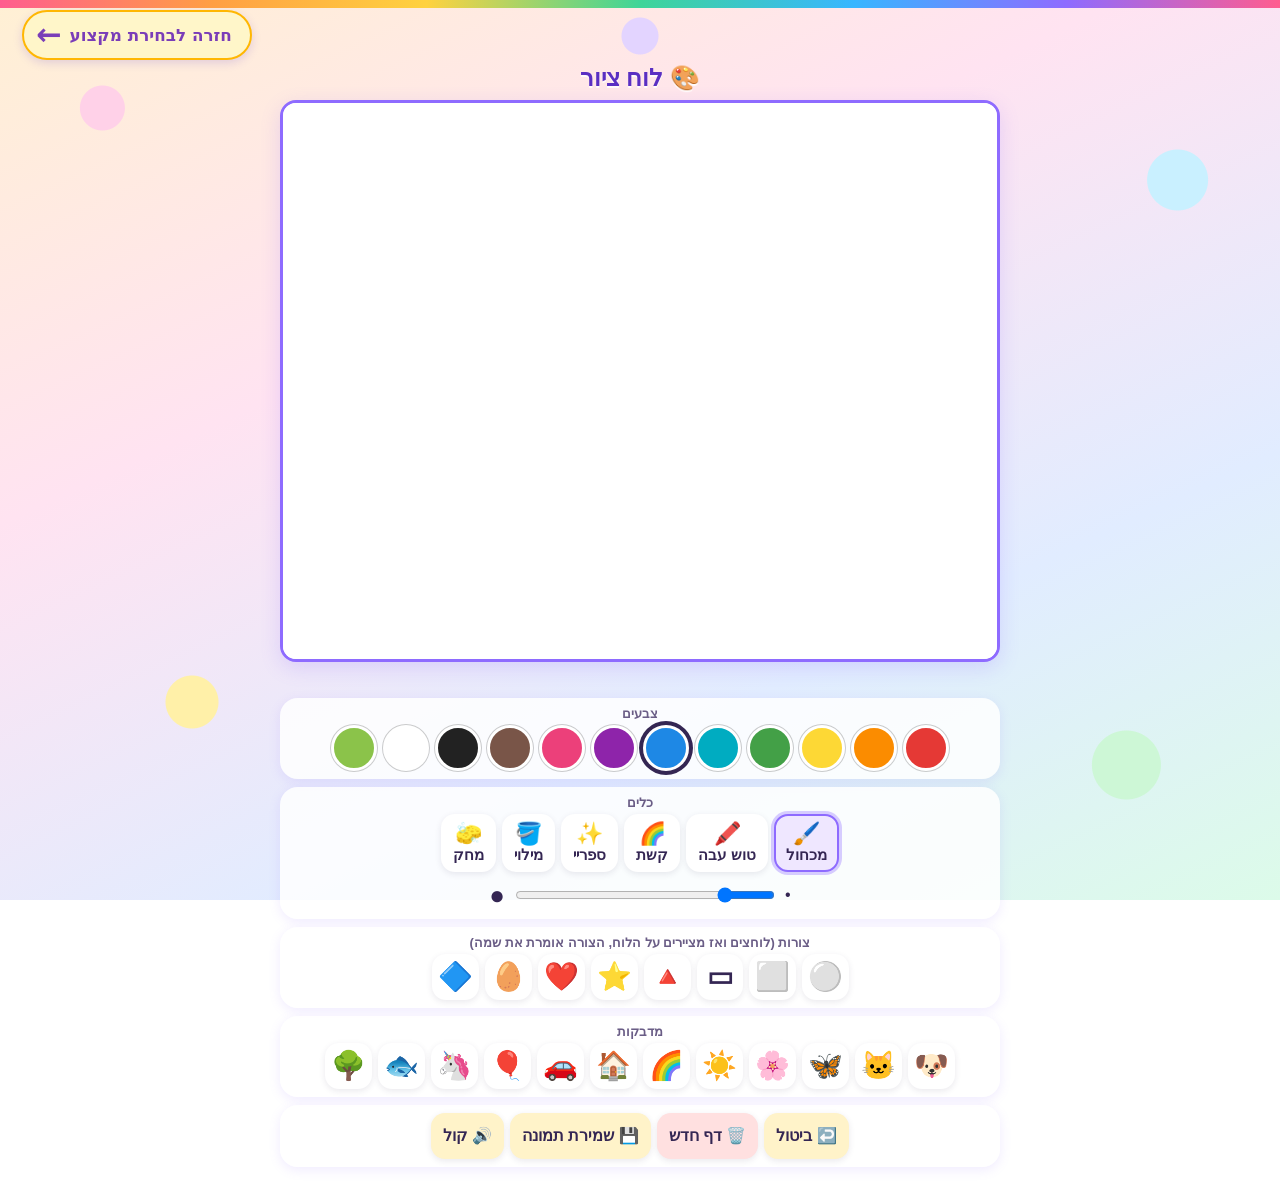
==== draw.html @ fa3050a8 "Create draw.html" ====
<!doctype html>
<html lang="he" dir="rtl"><head><meta charset="utf-8"><meta name="viewport" content="width=device-width,initial-scale=1,maximum-scale=1,user-scalable=no"><title>לוח ציור</title>
<link rel="stylesheet" href="theme.css">
<style>
.lp-back-bar{direction:ltr;display:flex;justify-content:flex-start;padding:10px 12px 0}
.lp-back{display:inline-flex;align-items:center;gap:8px;min-height:48px;padding:8px 18px 8px 12px;border-radius:999px;background:#fff;color:#5b3fd0;border:2px solid #d9d0fb;box-shadow:0 3px 10px rgba(91,63,208,.18);font:700 1.05rem/1.2 system-ui,-apple-system,"Segoe UI",Arial,sans-serif;text-decoration:none;-webkit-tap-highlight-color:transparent}
.lp-back:active{transform:scale(.97)}
.lp-back-arrow{font-size:1.9rem;line-height:1;font-weight:700}
.lp-back-text{direction:rtl}
</style>
<style>
*{box-sizing:border-box;-webkit-tap-highlight-color:transparent}
body{margin:0;font-family:Arial,sans-serif;color:#342653;padding:0 10px 14px;min-height:100dvh}
main{max-width:720px;margin:0 auto}
h1{font-size:24px;margin:4px 0 8px;text-align:center}
button{font:inherit;touch-action:manipulation;cursor:pointer;border:2px solid transparent;border-radius:14px;background:#fff;color:#342653;min-height:46px;min-width:46px;padding:6px 10px;font-weight:bold;box-shadow:0 2px 6px #3426531a}
button:focus-visible{outline:3px solid #8e6bff;outline-offset:2px}
button.on{border-color:#8e6bff;background:#efe7ff;box-shadow:0 0 0 3px #8e6bff55}
.panel{background:#ffffffd9;border-radius:18px;padding:8px;margin:8px 0;box-shadow:0 3px 12px #8e6bff22}
.row{display:flex;flex-wrap:wrap;gap:6px;justify-content:center;align-items:center}
.lbl{font-size:13px;color:#6a5d86;text-align:center;margin:0 0 4px;font-weight:bold}
.colors button{width:44px;height:44px;border-radius:50%;padding:0;border:3px solid #fff;box-shadow:0 0 0 1px #0003}
.colors button.on{box-shadow:0 0 0 4px #342653}
.tool{font-size:15px}
.tool span{font-size:22px;display:block;line-height:1.1}
.shapes button,.stick button{font-size:28px;line-height:1;padding:4px}
.canvaswrap{background:#fff;border-radius:16px;border:3px solid #8e6bff;box-shadow:0 6px 20px #8e6bff33;overflow:hidden;touch-action:none;line-height:0}
canvas{width:100%;height:auto;display:block;touch-action:none;cursor:crosshair}
.size{display:flex;align-items:center;gap:8px;justify-content:center}
.size input{width:55%;max-width:260px}
.actions button{background:#fff3c9}
.actions .danger{background:#ffe0e0}
#msg{min-height:24px;text-align:center;font-size:15px;font-weight:bold;color:#2a7a5a;margin:4px 0}
.snd{font-size:13px}
</style></head><body>
<div class="lp-back-bar"><a class="lp-back" href="learning.html" aria-label="חזרה לבחירת מקצוע"><span class="lp-back-arrow" aria-hidden="true">←</span><span class="lp-back-text">חזרה לבחירת מקצוע</span></a></div>
<main>
<h1>🎨 לוח ציור</h1>
<div class="canvaswrap"><canvas id="cv" width="900" height="700" aria-label="משטח ציור"></canvas></div>
<div id="msg" aria-live="polite"></div>
<div class="panel"><p class="lbl">צבעים</p><div class="row colors" id="colors" role="group" aria-label="צבעים"></div></div>
<div class="panel"><p class="lbl">כלים</p><div class="row" id="tools" role="group" aria-label="כלים"></div>
<div class="size" style="margin-top:8px"><span aria-hidden="true">•</span><input id="size" type="range" min="2" max="60" value="12" aria-label="גודל"><span aria-hidden="true" style="font-size:26px">●</span></div></div>
<div class="panel"><p class="lbl">צורות (לוחצים ואז מציירים על הלוח, הצורה אומרת את שמה)</p><div class="row shapes" id="shapes" role="group" aria-label="צורות"></div></div>
<div class="panel"><p class="lbl">מדבקות</p><div class="row stick" id="stick" role="group" aria-label="מדבקות"></div></div>
<div class="panel actions"><div class="row"><button id="undo">↩️ ביטול</button><button id="clear" class="danger">🗑️ דף חדש</button><button id="save">💾 שמירת תמונה</button><button id="mute" aria-pressed="false">🔊 קול</button></div></div>
</main>
<script>
'use strict';
const $=id=>document.getElementById(id);
const cv=$('cv'),ctx=cv.getContext('2d',{willReadFrequently:true});
const COLORS=['#e53935','#fb8c00','#fdd835','#43a047','#00acc1','#1e88e5','#8e24aa','#ec407a','#795548','#222222','#ffffff','#8bc34a'];
const TOOLS=[['brush','🖌️','מכחול'],['marker','🖍️','טוש עבה'],['rainbow','🌈','קשת'],['spray','✨','ספריי'],['fill','🪣','מילוי'],['eraser','🧽','מחק']];
const SHAPES=[['circle','⚪','עיגול'],['square','⬜','ריבוע'],['rect','▭','מלבן'],['triangle','🔺','משולש'],['star','⭐','כוכב'],['heart','❤️','לב'],['oval','🥚','אליפסה'],['diamond','🔷','מעוין']];
const STICKERS=[['🐶','כלב'],['🐱','חתול'],['🦋','פרפר'],['🌸','פרח'],['☀️','שמש'],['🌈','קשת'],['🏠','בית'],['🚗','מכונית'],['🎈','בלון'],['🦄','חד קרן'],['🐟','דג'],['🌳','עץ']];
let color=COLORS[5],tool='brush',shapeKind=null,sticker=null,muted=false;
const hist=[];
function say(t){if(muted)return;try{const u=new SpeechSynthesisUtterance(t);u.lang='he-IL';u.rate=.9;speechSynthesis.cancel();speechSynthesis.speak(u)}catch(e){}}
function msg(t){$('msg').textContent=t}
function snap(){try{hist.push(ctx.getImageData(0,0,cv.width,cv.height));if(hist.length>25)hist.shift()}catch(e){}}
function white(){ctx.fillStyle='#fff';ctx.fillRect(0,0,cv.width,cv.height)}
white();
function mkBtn(parent,html,label,fn,cls){const b=document.createElement('button');b.innerHTML=html;b.setAttribute('aria-label',label);if(cls)b.className=cls;b.addEventListener('click',fn);parent.appendChild(b);return b}
const colorBtns=COLORS.map(c=>{const b=mkBtn($('colors'),'',c,()=>{color=c;if(tool==='eraser'){setTool('brush')}refresh()});b.style.background=c;b.dataset.c=c;return b});
const toolBtns={};TOOLS.forEach(([k,e,n])=>{toolBtns[k]=mkBtn($('tools'),`<span>${e}</span>${n}`,n,()=>{setTool(k);if(k==='fill')msg('לוחצים על אזור כדי לצבוע אותו');else msg('')},'tool')});
const shapeBtns={};SHAPES.forEach(([k,e,n])=>{shapeBtns[k]=mkBtn($('shapes'),e,n,()=>{tool='shape';shapeKind=k;sticker=null;say(n);msg('צורה: '+n+'. מציירים על הלוח (אפשר לגרור כדי לשנות גודל)');refresh()})});
const stickBtns=STICKERS.map(([e,n])=>mkBtn($('stick'),e,n,()=>{tool='sticker';sticker=[e,n];shapeKind=null;say(n);msg('מדבקה: '+n+'. לוחצים על הלוח');refresh()}));
function setTool(k){tool=k;shapeKind=null;sticker=null;refresh()}
function refresh(){
 colorBtns.forEach(b=>b.classList.toggle('on',b.dataset.c===color));
 Object.entries(toolBtns).forEach(([k,b])=>b.classList.toggle('on',tool===k));
 Object.entries(shapeBtns).forEach(([k,b])=>b.classList.toggle('on',tool==='shape'&&shapeKind===k));
 stickBtns.forEach((b,i)=>b.classList.toggle('on',tool==='sticker'&&sticker&&sticker[0]===STICKERS[i][0]));
}
refresh();
function pos(e){const r=cv.getBoundingClientRect();return{x:(e.clientX-r.left)*cv.width/r.width,y:(e.clientY-r.top)*cv.height/r.height}}
function size(){return +$('size').value}
let drawing=false,last=null,start=null,base=null,hue=0,moved=false;
function path(k,x,y,r,r2){
 ctx.beginPath();
 switch(k){
 case'circle':ctx.arc(x,y,r,0,7);break;
 case'square':ctx.rect(x-r,y-r,2*r,2*r);break;
 case'rect':ctx.rect(x-r*1.4,y-r*.8,r*2.8,r*1.6);break;
 case'oval':ctx.ellipse(x,y,r*1.4,r*.85,0,0,7);break;
 case'triangle':ctx.moveTo(x,y-r);ctx.lineTo(x+r*1.1,y+r*.8);ctx.lineTo(x-r*1.1,y+r*.8);ctx.closePath();break;
 case'diamond':ctx.moveTo(x,y-r*1.2);ctx.lineTo(x+r*.9,y);ctx.lineTo(x,y+r*1.2);ctx.lineTo(x-r*.9,y);ctx.closePath();break;
 case'star':for(let i=0;i<10;i++){const a=-Math.PI/2+i*Math.PI/5,rr=i%2?r*.45:r;ctx.lineTo(x+Math.cos(a)*rr,y+Math.sin(a)*rr)}ctx.closePath();break;
 case'heart':ctx.moveTo(x,y+r*.9);ctx.bezierCurveTo(x-r*1.4,y+r*.1,x-r*.9,y-r*.95,x,y-r*.35);ctx.bezierCurveTo(x+r*.9,y-r*.95,x+r*1.4,y+r*.1,x,y+r*.9);ctx.closePath();break;
 }
}
function drawShape(k,x,y,r){path(k,x,y,r);ctx.fillStyle=color;ctx.fill();ctx.lineWidth=Math.max(3,r/14);ctx.strokeStyle='#342653';ctx.lineJoin='round';ctx.stroke()}
function drawSticker(x,y,r){ctx.font=`${r*2}px "Apple Color Emoji","Segoe UI Emoji","Noto Color Emoji",sans-serif`;ctx.textAlign='center';ctx.textBaseline='middle';ctx.fillStyle='#000';ctx.fillText(sticker[0],x,y)}
function stroke(a,b){
 ctx.lineCap='round';ctx.lineJoin='round';
 const s=size();
 if(tool==='eraser'){ctx.strokeStyle='#fff';ctx.lineWidth=s*1.6}
 else if(tool==='marker'){ctx.strokeStyle=color;ctx.lineWidth=s*2.2;ctx.globalAlpha=.55}
 else if(tool==='rainbow'){hue=(hue+6)%360;ctx.strokeStyle=`hsl(${hue},90%,55%)`;ctx.lineWidth=s}
 else{ctx.strokeStyle=color;ctx.lineWidth=s}
 if(tool==='spray'){
  ctx.fillStyle=color;
  for(let i=0;i<18;i++){const an=Math.random()*7,d=Math.random()*s*1.8;ctx.fillRect(b.x+Math.cos(an)*d,b.y+Math.sin(an)*d,2.5,2.5)}
 }else{ctx.beginPath();ctx.moveTo(a.x,a.y);ctx.lineTo(b.x,b.y);ctx.stroke()}
 ctx.globalAlpha=1;
}
function floodFill(sx,sy){
 sx=Math.floor(sx);sy=Math.floor(sy);
 const W=cv.width,H=cv.height,img=ctx.getImageData(0,0,W,H),d=img.data;
 const i0=(sy*W+sx)*4,tr=d[i0],tg=d[i0+1],tb=d[i0+2];
 const h=color.replace('#',''),fr=parseInt(h.substr(0,2),16),fg=parseInt(h.substr(2,2),16),fb=parseInt(h.substr(4,2),16);
 if(Math.abs(tr-fr)+Math.abs(tg-fg)+Math.abs(tb-fb)<6)return false;
 const tol=60;
 const match=i=>Math.abs(d[i]-tr)+Math.abs(d[i+1]-tg)+Math.abs(d[i+2]-tb)<=tol;
 const seen=new Uint8Array(W*H),stack=[sy*W+sx];
 while(stack.length){
  let p=stack.pop();let x=p%W,y=(p/W)|0;
  while(x>=0&&!seen[y*W+x]&&match((y*W+x)*4))x--;
  x++;let up=false,dn=false;
  while(x<W&&!seen[y*W+x]&&match((y*W+x)*4)){
   const q=y*W+x;seen[q]=1;const i=q*4;d[i]=fr;d[i+1]=fg;d[i+2]=fb;d[i+3]=255;
   if(y>0){const m=!seen[q-W]&&match((q-W)*4);if(m&&!up){stack.push(q-W);up=true}else if(!m)up=false}
   if(y<H-1){const m=!seen[q+W]&&match((q+W)*4);if(m&&!dn){stack.push(q+W);dn=true}else if(!m)dn=false}
   x++;
  }
 }
 /* grow one pixel so soft line edges do not leave a white halo */
 const out=new Uint8ClampedArray(d);
 for(let y=1;y<H-1;y++)for(let x=1;x<W-1;x++){const q=y*W+x;if(seen[q])continue;
  if(seen[q-1]||seen[q+1]||seen[q-W]||seen[q+W]){const i=q*4;const dark=d[i]+d[i+1]+d[i+2]<300;if(!dark&&match(i)){out[i]=fr;out[i+1]=fg;out[i+2]=fb}}}
 img.data.set(out);ctx.putImageData(img,0,0);return true;
}
cv.addEventListener('pointerdown',e=>{
 e.preventDefault();try{cv.setPointerCapture(e.pointerId)}catch(_){}
 const p=pos(e);snap();moved=false;
 if(tool==='fill'){if(floodFill(p.x,p.y))say('צבעתי');else hist.pop();return}
 if(tool==='shape'||tool==='sticker'){drawing=true;start=p;base=ctx.getImageData(0,0,cv.width,cv.height);return}
 drawing=true;last=p;stroke(p,{x:p.x+.01,y:p.y})
});
cv.addEventListener('pointermove',e=>{
 if(!drawing)return;e.preventDefault();const p=pos(e);
 if(tool==='shape'||tool==='sticker'){
  moved=true;ctx.putImageData(base,0,0);
  const r=Math.max(20,Math.hypot(p.x-start.x,p.y-start.y));
  tool==='shape'?drawShape(shapeKind,start.x,start.y,r):drawSticker(start.x,start.y,r);return}
 stroke(last,p);last=p
});
function end(e){
 if(!drawing)return;drawing=false;
 if((tool==='shape'||tool==='sticker')&&!moved){
  const r=Math.max(35,size()*3.5);
  tool==='shape'?drawShape(shapeKind,start.x,start.y,r):drawSticker(start.x,start.y,r);
 }
 if(tool==='shape'){const s=SHAPES.find(s=>s[0]===shapeKind);say(s[2])}
 else if(tool==='sticker')say(sticker[1]);
}
cv.addEventListener('pointerup',end);cv.addEventListener('pointercancel',end);
$('undo').onclick=()=>{const h=hist.pop();if(h){ctx.putImageData(h,0,0);msg('')}else msg('אין מה לבטל')};
$('clear').onclick=()=>{if(confirm('להתחיל דף חדש? הציור הנוכחי יימחק.')){snap();white();msg('דף חדש')}};
$('mute').onclick=function(){muted=!muted;this.textContent=muted?'🔇 ללא קול':'🔊 קול';this.setAttribute('aria-pressed',muted)};
$('save').onclick=()=>{
 cv.toBlob(b=>{if(!b){msg('לא הצלחתי לשמור');return}
  const a=document.createElement('a');a.href=URL.createObjectURL(b);a.download='ציור.png';document.body.appendChild(a);a.click();a.remove();setTimeout(()=>URL.revokeObjectURL(a.href),3000);msg('התמונה נשמרה במכשיר')},'image/png')};
document.addEventListener('touchmove',e=>{if(e.target===cv)e.preventDefault()},{passive:false});
</script></body></html>
---- theme.css ----
/* Shared colorful look. Only background, accents and headings: no layout changes. */
html body{
background:
 radial-gradient(circle at 8% 12%,#ffd1e8 0 22px,transparent 23px),
 radial-gradient(circle at 92% 20%,#c9f0ff 0 30px,transparent 31px),
 radial-gradient(circle at 15% 78%,#fff0a8 0 26px,transparent 27px),
 radial-gradient(circle at 88% 85%,#cdf7d6 0 34px,transparent 35px),
 radial-gradient(circle at 50% 4%,#e3d4ff 0 18px,transparent 19px),
 linear-gradient(155deg,#fff0d4 0%,#ffe3f1 35%,#e1ecff 70%,#dcfbe9 100%) !important;
background-attachment:fixed !important}
html body::before{content:"";position:fixed;top:0;left:0;right:0;height:8px;z-index:50;pointer-events:none;
background:linear-gradient(90deg,#ff5d8f,#ff9f43,#ffd23f,#3ed598,#38b6ff,#8e6bff,#ff5d8f)}
h1{color:#5a2fc2 !important;text-shadow:0 2px 0 #ffffffcc}
h2{color:#2a7a5a}
html body .card,html body main>section,html body .choices a{border-top:6px solid #8e6bff}
html body .card,html body main>section{box-shadow:0 6px 22px #8e6bff2e}
html body .primary,html body button.primary{background:linear-gradient(135deg,#8e6bff,#ff5d8f) !important;color:#fff !important}
html body .choices a:nth-child(1){border-top-color:#38b6ff}
html body .choices a:nth-child(2){border-top-color:#ff5d8f}
html body .choices a:nth-child(3){border-top-color:#3ed598}
html body .choices a:nth-child(4){border-top-color:#ff9f43}
html body .choices a:nth-child(5){border-top-color:#8e6bff}
html body .choices a:nth-child(6){border-top-color:#ffd23f}
.lp-back{background:#fff6c9 !important;border-color:#ffb703 !important;color:#7a3db8 !important}
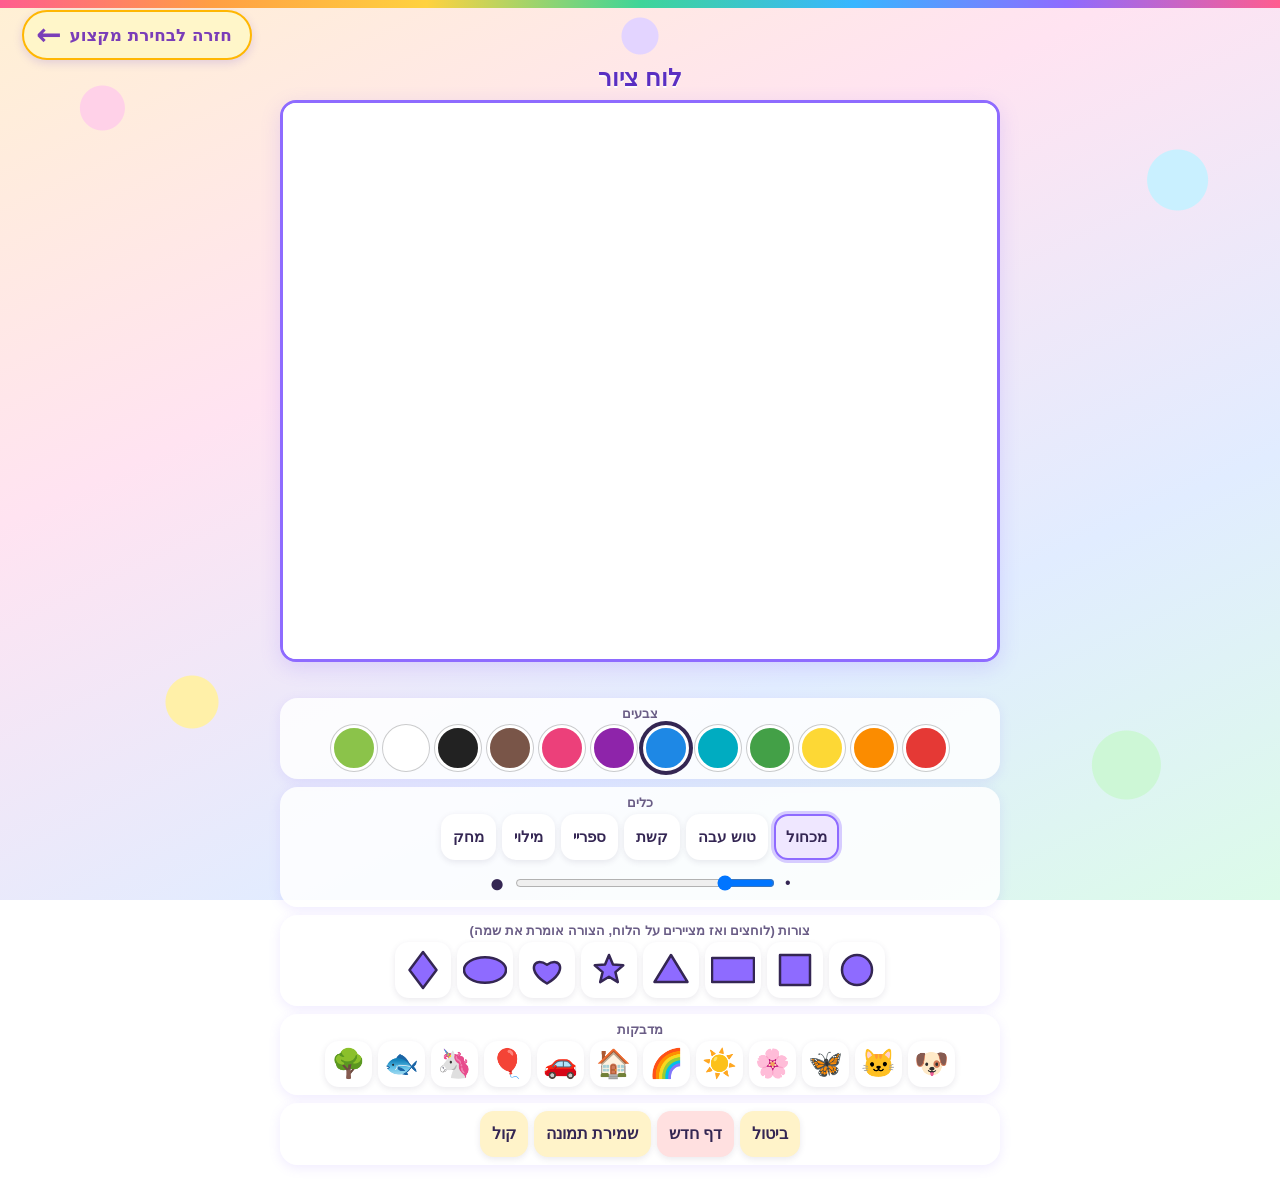
==== commit 334f047d: "Update draw.html" ====
--- a/draw.html
+++ b/draw.html
@@ -35,7 +35,7 @@
 </style></head><body>
 <div class="lp-back-bar"><a class="lp-back" href="learning.html" aria-label="חזרה לבחירת מקצוע"><span class="lp-back-arrow" aria-hidden="true">←</span><span class="lp-back-text">חזרה לבחירת מקצוע</span></a></div>
 <main>
-<h1>🎨 לוח ציור</h1>
+<h1>לוח ציור</h1>
 <div class="canvaswrap"><canvas id="cv" width="900" height="700" aria-label="משטח ציור"></canvas></div>
 <div id="msg" aria-live="polite"></div>
 <div class="panel"><p class="lbl">צבעים</p><div class="row colors" id="colors" role="group" aria-label="צבעים"></div></div>
@@ -43,14 +43,14 @@
 <div class="size" style="margin-top:8px"><span aria-hidden="true">•</span><input id="size" type="range" min="2" max="60" value="12" aria-label="גודל"><span aria-hidden="true" style="font-size:26px">●</span></div></div>
 <div class="panel"><p class="lbl">צורות (לוחצים ואז מציירים על הלוח, הצורה אומרת את שמה)</p><div class="row shapes" id="shapes" role="group" aria-label="צורות"></div></div>
 <div class="panel"><p class="lbl">מדבקות</p><div class="row stick" id="stick" role="group" aria-label="מדבקות"></div></div>
-<div class="panel actions"><div class="row"><button id="undo">↩️ ביטול</button><button id="clear" class="danger">🗑️ דף חדש</button><button id="save">💾 שמירת תמונה</button><button id="mute" aria-pressed="false">🔊 קול</button></div></div>
+<div class="panel actions"><div class="row"><button id="undo">ביטול</button><button id="clear" class="danger">דף חדש</button><button id="save">שמירת תמונה</button><button id="mute" aria-pressed="false">קול</button></div></div>
 </main>
 <script>
 'use strict';
 const $=id=>document.getElementById(id);
 const cv=$('cv'),ctx=cv.getContext('2d',{willReadFrequently:true});
 const COLORS=['#e53935','#fb8c00','#fdd835','#43a047','#00acc1','#1e88e5','#8e24aa','#ec407a','#795548','#222222','#ffffff','#8bc34a'];
-const TOOLS=[['brush','🖌️','מכחול'],['marker','🖍️','טוש עבה'],['rainbow','🌈','קשת'],['spray','✨','ספריי'],['fill','🪣','מילוי'],['eraser','🧽','מחק']];
+const TOOLS=[['brush','','מכחול'],['marker','','טוש עבה'],['rainbow','','קשת'],['spray','','ספריי'],['fill','','מילוי'],['eraser','','מחק']];
 const SHAPES=[['circle','⚪','עיגול'],['square','⬜','ריבוע'],['rect','▭','מלבן'],['triangle','🔺','משולש'],['star','⭐','כוכב'],['heart','❤️','לב'],['oval','🥚','אליפסה'],['diamond','🔷','מעוין']];
 const STICKERS=[['🐶','כלב'],['🐱','חתול'],['🦋','פרפר'],['🌸','פרח'],['☀️','שמש'],['🌈','קשת'],['🏠','בית'],['🚗','מכונית'],['🎈','בלון'],['🦄','חד קרן'],['🐟','דג'],['🌳','עץ']];
 let color=COLORS[5],tool='brush',shapeKind=null,sticker=null,muted=false;
@@ -62,8 +62,11 @@
 white();
 function mkBtn(parent,html,label,fn,cls){const b=document.createElement('button');b.innerHTML=html;b.setAttribute('aria-label',label);if(cls)b.className=cls;b.addEventListener('click',fn);parent.appendChild(b);return b}
 const colorBtns=COLORS.map(c=>{const b=mkBtn($('colors'),'',c,()=>{color=c;if(tool==='eraser'){setTool('brush')}refresh()});b.style.background=c;b.dataset.c=c;return b});
-const toolBtns={};TOOLS.forEach(([k,e,n])=>{toolBtns[k]=mkBtn($('tools'),`<span>${e}</span>${n}`,n,()=>{setTool(k);if(k==='fill')msg('לוחצים על אזור כדי לצבוע אותו');else msg('')},'tool')});
-const shapeBtns={};SHAPES.forEach(([k,e,n])=>{shapeBtns[k]=mkBtn($('shapes'),e,n,()=>{tool='shape';shapeKind=k;sticker=null;say(n);msg('צורה: '+n+'. מציירים על הלוח (אפשר לגרור כדי לשנות גודל)');refresh()})});
+const toolBtns={};TOOLS.forEach(([k,e,n])=>{toolBtns[k]=mkBtn($('tools'),n,n,()=>{setTool(k);if(k==='fill')msg('לוחצים על אזור כדי לצבוע אותו');else msg('')},'tool')});
+const shapeBtns={};SHAPES.forEach(([k,e,n])=>{shapeBtns[k]=mkBtn($('shapes'),'',n,()=>{tool='shape';shapeKind=k;sticker=null;say(n);msg('צורה: '+n+'. מציירים על הלוח (אפשר לגרור כדי לשנות גודל)');refresh()})});
+SHAPES.forEach(([k])=>{const c=document.createElement('canvas');c.width=c.height=44;const x=c.getContext('2d');const save=ctx;x.fillStyle='#8e6bff';x.strokeStyle='#342653';x.lineWidth=2;
+ const P=(kk,cx,cy,r)=>{x.beginPath();const ct=ctx;};
+ shapeIcon(x,k);shapeBtns[k].appendChild(c);});
 const stickBtns=STICKERS.map(([e,n])=>mkBtn($('stick'),e,n,()=>{tool='sticker';sticker=[e,n];shapeKind=null;say(n);msg('מדבקה: '+n+'. לוחצים על הלוח');refresh()}));
 function setTool(k){tool=k;shapeKind=null;sticker=null;refresh()}
 function refresh(){
@@ -76,19 +79,20 @@
 function pos(e){const r=cv.getBoundingClientRect();return{x:(e.clientX-r.left)*cv.width/r.width,y:(e.clientY-r.top)*cv.height/r.height}}
 function size(){return +$('size').value}
 let drawing=false,last=null,start=null,base=null,hue=0,moved=false;
-function path(k,x,y,r,r2){
- ctx.beginPath();
+function path(k,x,y,r,r2,c){c=c||ctx;
+ c.beginPath();
  switch(k){
- case'circle':ctx.arc(x,y,r,0,7);break;
- case'square':ctx.rect(x-r,y-r,2*r,2*r);break;
- case'rect':ctx.rect(x-r*1.4,y-r*.8,r*2.8,r*1.6);break;
- case'oval':ctx.ellipse(x,y,r*1.4,r*.85,0,0,7);break;
- case'triangle':ctx.moveTo(x,y-r);ctx.lineTo(x+r*1.1,y+r*.8);ctx.lineTo(x-r*1.1,y+r*.8);ctx.closePath();break;
- case'diamond':ctx.moveTo(x,y-r*1.2);ctx.lineTo(x+r*.9,y);ctx.lineTo(x,y+r*1.2);ctx.lineTo(x-r*.9,y);ctx.closePath();break;
- case'star':for(let i=0;i<10;i++){const a=-Math.PI/2+i*Math.PI/5,rr=i%2?r*.45:r;ctx.lineTo(x+Math.cos(a)*rr,y+Math.sin(a)*rr)}ctx.closePath();break;
- case'heart':ctx.moveTo(x,y+r*.9);ctx.bezierCurveTo(x-r*1.4,y+r*.1,x-r*.9,y-r*.95,x,y-r*.35);ctx.bezierCurveTo(x+r*.9,y-r*.95,x+r*1.4,y+r*.1,x,y+r*.9);ctx.closePath();break;
+ case'circle':c.arc(x,y,r,0,7);break;
+ case'square':c.rect(x-r,y-r,2*r,2*r);break;
+ case'rect':c.rect(x-r*1.4,y-r*.8,r*2.8,r*1.6);break;
+ case'oval':c.ellipse(x,y,r*1.4,r*.85,0,0,7);break;
+ case'triangle':c.moveTo(x,y-r);c.lineTo(x+r*1.1,y+r*.8);c.lineTo(x-r*1.1,y+r*.8);c.closePath();break;
+ case'diamond':c.moveTo(x,y-r*1.2);c.lineTo(x+r*.9,y);c.lineTo(x,y+r*1.2);c.lineTo(x-r*.9,y);c.closePath();break;
+ case'star':for(let i=0;i<10;i++){const a=-Math.PI/2+i*Math.PI/5,rr=i%2?r*.45:r;c.lineTo(x+Math.cos(a)*rr,y+Math.sin(a)*rr)}c.closePath();break;
+ case'heart':c.moveTo(x,y+r*.9);c.bezierCurveTo(x-r*1.4,y+r*.1,x-r*.9,y-r*.95,x,y-r*.35);c.bezierCurveTo(x+r*.9,y-r*.95,x+r*1.4,y+r*.1,x,y+r*.9);c.closePath();break;
  }
 }
+function shapeIcon(x,k){const sv=ctx;path(k,22,22,15,0,x);x.fillStyle='#8e6bff';x.fill();x.lineWidth=2.5;x.strokeStyle='#342653';x.lineJoin='round';x.stroke()}
 function drawShape(k,x,y,r){path(k,x,y,r);ctx.fillStyle=color;ctx.fill();ctx.lineWidth=Math.max(3,r/14);ctx.strokeStyle='#342653';ctx.lineJoin='round';ctx.stroke()}
 function drawSticker(x,y,r){ctx.font=`${r*2}px "Apple Color Emoji","Segoe UI Emoji","Noto Color Emoji",sans-serif`;ctx.textAlign='center';ctx.textBaseline='middle';ctx.fillStyle='#000';ctx.fillText(sticker[0],x,y)}
 function stroke(a,b){
@@ -157,7 +161,7 @@
 cv.addEventListener('pointerup',end);cv.addEventListener('pointercancel',end);
 $('undo').onclick=()=>{const h=hist.pop();if(h){ctx.putImageData(h,0,0);msg('')}else msg('אין מה לבטל')};
 $('clear').onclick=()=>{if(confirm('להתחיל דף חדש? הציור הנוכחי יימחק.')){snap();white();msg('דף חדש')}};
-$('mute').onclick=function(){muted=!muted;this.textContent=muted?'🔇 ללא קול':'🔊 קול';this.setAttribute('aria-pressed',muted)};
+$('mute').onclick=function(){muted=!muted;this.textContent=muted?'🔇 ללא קול':'קול';this.setAttribute('aria-pressed',muted)};
 $('save').onclick=()=>{
  cv.toBlob(b=>{if(!b){msg('לא הצלחתי לשמור');return}
   const a=document.createElement('a');a.href=URL.createObjectURL(b);a.download='ציור.png';document.body.appendChild(a);a.click();a.remove();setTimeout(()=>URL.revokeObjectURL(a.href),3000);msg('התמונה נשמרה במכשיר')},'image/png')};
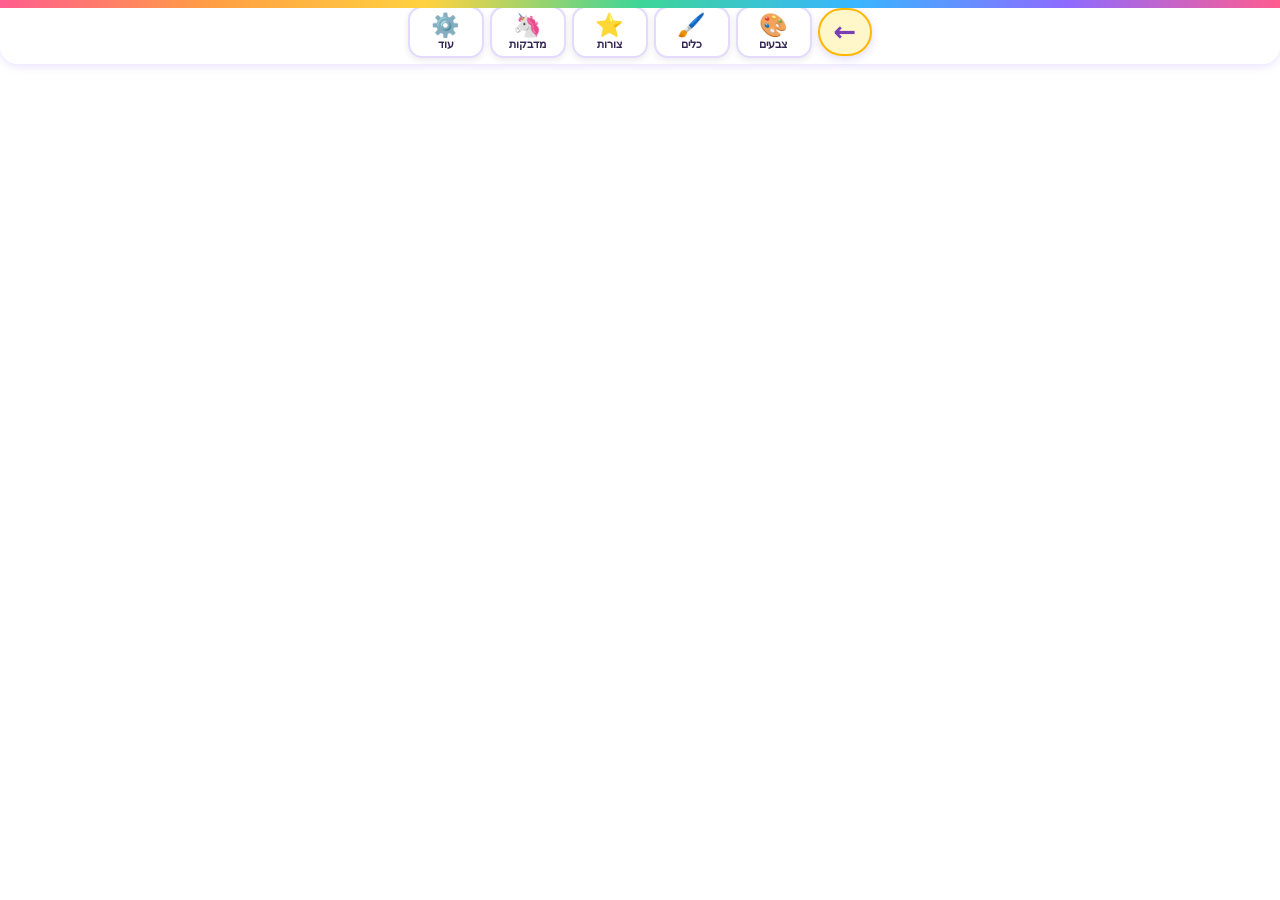
==== commit f274665c: "Update draw.html" ====
--- a/draw.html
+++ b/draw.html
@@ -10,9 +10,9 @@
 </style>
 <style>
 *{box-sizing:border-box;-webkit-tap-highlight-color:transparent}
-body{margin:0;font-family:Arial,sans-serif;color:#342653;padding:0 10px 14px;min-height:100dvh}
-main{max-width:720px;margin:0 auto}
-h1{font-size:24px;margin:4px 0 8px;text-align:center}
+html,body{height:100%;overflow:hidden;overscroll-behavior:none}
+body{margin:0;font-family:Arial,sans-serif;color:#342653;padding:0;background:#fff}
+h1{position:absolute;width:1px;height:1px;overflow:hidden;clip:rect(0 0 0 0)}
 button{font:inherit;touch-action:manipulation;cursor:pointer;border:2px solid transparent;border-radius:14px;background:#fff;color:#342653;min-height:46px;min-width:46px;padding:6px 10px;font-weight:bold;box-shadow:0 2px 6px #3426531a}
 button:focus-visible{outline:3px solid #8e6bff;outline-offset:2px}
 button.on{border-color:#8e6bff;background:#efe7ff;box-shadow:0 0 0 3px #8e6bff55}
@@ -24,37 +24,55 @@
 .tool{font-size:15px}
 .tool span{font-size:22px;display:block;line-height:1.1}
 .shapes button,.stick button{font-size:28px;line-height:1;padding:4px}
-.canvaswrap{background:#fff;border-radius:16px;border:3px solid #8e6bff;box-shadow:0 6px 20px #8e6bff33;overflow:hidden;touch-action:none;line-height:0}
-canvas{width:100%;height:auto;display:block;touch-action:none;cursor:crosshair}
+.canvaswrap{position:fixed;inset:0;background:#fff;touch-action:none;line-height:0}
+canvas{width:100%;height:100%;display:block;touch-action:none;cursor:crosshair}
+.topbar{position:fixed;top:0;left:0;right:0;z-index:20;direction:rtl;display:flex;gap:6px;align-items:center;justify-content:center;padding:6px 8px;background:linear-gradient(#ffffffef,#ffffffd0);box-shadow:0 2px 10px #8e6bff33;border-radius:0 0 18px 18px}
+.topbar .lp-back{min-height:48px;padding:0 14px;font-size:1.6rem;direction:ltr}
+.topbar .lp-back-text{position:absolute;width:1px;height:1px;overflow:hidden;clip:rect(0 0 0 0)}
+.topbar .lp-back-arrow{font-size:1.7rem}
+.tab{flex:1;max-width:76px;min-height:52px;padding:2px 2px;border-radius:14px;font-size:11px;line-height:1.15;display:flex;flex-direction:column;align-items:center;justify-content:center;background:#fff;border:2px solid #e3dafc}
+.tab b{font-size:23px;line-height:1.1}
+.tab[aria-expanded=true]{border-color:#8e6bff;background:#efe7ff}
+.drop{position:fixed;left:8px;right:8px;top:70px;z-index:19;max-height:calc(100dvh - 86px);overflow:auto;direction:rtl;margin:0;background:#fffffff2;box-shadow:0 8px 24px #34265340;border-radius:18px;padding:10px;animation:dd .14s ease-out}
+@keyframes dd{from{opacity:0;transform:translateY(-8px)}to{opacity:1;transform:none}}
+.drop[hidden]{display:none}
+.drop .lbl{margin:0 0 6px}
 .size{display:flex;align-items:center;gap:8px;justify-content:center}
 .size input{width:55%;max-width:260px}
 .actions button{background:#fff3c9}
 .actions .danger{background:#ffe0e0}
-#msg{min-height:24px;text-align:center;font-size:15px;font-weight:bold;color:#2a7a5a;margin:4px 0}
+#msg{position:fixed;left:0;right:0;bottom:12px;z-index:15;pointer-events:none;text-align:center;font-size:16px;font-weight:bold;color:#2a7a5a}#msg:empty{display:none}#msg:not(:empty){display:block;width:fit-content;margin:0 auto;max-width:92vw;background:#fffffff0;padding:6px 14px;border-radius:14px;box-shadow:0 2px 8px #3426532a}
 .snd{font-size:13px}
 </style></head><body>
-<div class="lp-back-bar"><a class="lp-back" href="learning.html" aria-label="חזרה לבחירת מקצוע"><span class="lp-back-arrow" aria-hidden="true">←</span><span class="lp-back-text">חזרה לבחירת מקצוע</span></a></div>
-<main>
 <h1>לוח ציור</h1>
-<div class="canvaswrap"><canvas id="cv" width="900" height="700" aria-label="משטח ציור"></canvas></div>
+<div class="canvaswrap"><canvas id="cv" aria-label="משטח ציור"></canvas></div>
 <div id="msg" aria-live="polite"></div>
-<div class="panel"><p class="lbl">צבעים</p><div class="row colors" id="colors" role="group" aria-label="צבעים"></div></div>
-<div class="panel"><p class="lbl">כלים</p><div class="row" id="tools" role="group" aria-label="כלים"></div>
-<div class="size" style="margin-top:8px"><span aria-hidden="true">•</span><input id="size" type="range" min="2" max="60" value="12" aria-label="גודל"><span aria-hidden="true" style="font-size:26px">●</span></div></div>
-<div class="panel"><p class="lbl">צורות (לוחצים ואז מציירים על הלוח, הצורה אומרת את שמה)</p><div class="row shapes" id="shapes" role="group" aria-label="צורות"></div></div>
-<div class="panel"><p class="lbl">מדבקות</p><div class="row stick" id="stick" role="group" aria-label="מדבקות"></div></div>
-<div class="panel actions"><div class="row"><button id="undo">ביטול</button><button id="clear" class="danger">דף חדש</button><button id="save">שמירת תמונה</button><button id="mute" aria-pressed="false">קול</button></div></div>
-</main>
+<nav class="topbar" aria-label="כלי ציור">
+<a class="lp-back" href="learning.html" aria-label="חזרה לבחירת מקצוע"><span class="lp-back-arrow" aria-hidden="true">←</span><span class="lp-back-text">חזרה לבחירת מקצוע</span></a>
+<button class="tab" data-p="p-colors" aria-expanded="false" aria-controls="p-colors"><b aria-hidden="true">🎨</b>צבעים</button>
+<button class="tab" data-p="p-tools" aria-expanded="false" aria-controls="p-tools"><b aria-hidden="true">🖌️</b>כלים</button>
+<button class="tab" data-p="p-shapes" aria-expanded="false" aria-controls="p-shapes"><b aria-hidden="true">⭐</b>צורות</button>
+<button class="tab" data-p="p-stick" aria-expanded="false" aria-controls="p-stick"><b aria-hidden="true">🦄</b>מדבקות</button>
+<button class="tab" data-p="p-actions" aria-expanded="false" aria-controls="p-actions"><b aria-hidden="true">⚙️</b>עוד</button>
+</nav>
+<div class="drop panel" id="p-colors" hidden><p class="lbl">צבעים</p><div class="row colors" id="colors" role="group" aria-label="צבעים"></div></div>
+<div class="drop panel" id="p-tools" hidden><p class="lbl">כלים</p><div class="row" id="tools" role="group" aria-label="כלים"></div>
+<div class="size" style="margin-top:10px"><span aria-hidden="true">•</span><input id="size" type="range" min="2" max="60" value="12" aria-label="גודל"><span aria-hidden="true" style="font-size:26px">●</span></div></div>
+<div class="drop panel" id="p-shapes" hidden><p class="lbl">צורות (לוחצים ואז מציירים על הלוח, הצורה אומרת את שמה)</p><div class="row shapes" id="shapes" role="group" aria-label="צורות"></div></div>
+<div class="drop panel" id="p-stick" hidden><p class="lbl">מדבקות</p><div class="row stick" id="stick" role="group" aria-label="מדבקות"></div></div>
+<div class="drop panel actions" id="p-actions" hidden><div class="row"><button id="undo">ביטול</button><button id="clear" class="danger">דף חדש</button><button id="save">שמירת תמונה</button><button id="mute" aria-pressed="false">קול</button></div></div>
 <script>
 'use strict';
 const $=id=>document.getElementById(id);
 const cv=$('cv'),ctx=cv.getContext('2d',{willReadFrequently:true});
+let SC=1;
+function fit(first){const vv=window.visualViewport,cw=Math.round(vv?vv.width:innerWidth),ch=Math.round(vv?vv.height:innerHeight);SC=Math.min(window.devicePixelRatio||1,2);const w=Math.max(200,Math.round(cw*SC)),h=Math.max(200,Math.round(ch*SC));if(!first&&Math.abs(w-cv.width)<4&&Math.abs(h-cv.height)<4)return;let old=null;if(!first){old=document.createElement('canvas');old.width=cv.width;old.height=cv.height;old.getContext('2d').drawImage(cv,0,0)}cv.width=w;cv.height=h;ctx.fillStyle='#fff';ctx.fillRect(0,0,w,h);if(old)ctx.drawImage(old,0,0);hist.length=0}
 const COLORS=['#e53935','#fb8c00','#fdd835','#43a047','#00acc1','#1e88e5','#8e24aa','#ec407a','#795548','#222222','#ffffff','#8bc34a'];
 const TOOLS=[['brush','','מכחול'],['marker','','טוש עבה'],['rainbow','','קשת'],['spray','','ספריי'],['fill','','מילוי'],['eraser','','מחק']];
 const SHAPES=[['circle','⚪','עיגול'],['square','⬜','ריבוע'],['rect','▭','מלבן'],['triangle','🔺','משולש'],['star','⭐','כוכב'],['heart','❤️','לב'],['oval','🥚','אליפסה'],['diamond','🔷','מעוין']];
 const STICKERS=[['🐶','כלב'],['🐱','חתול'],['🦋','פרפר'],['🌸','פרח'],['☀️','שמש'],['🌈','קשת'],['🏠','בית'],['🚗','מכונית'],['🎈','בלון'],['🦄','חד קרן'],['🐟','דג'],['🌳','עץ']];
 let color=COLORS[5],tool='brush',shapeKind=null,sticker=null,muted=false;
-const hist=[];
+const hist=[];fit(true);let rzT=0;window.addEventListener('resize',()=>{clearTimeout(rzT);rzT=setTimeout(()=>{if(!drawing)fit(false)},250)});
 function say(t){if(muted)return;try{const u=new SpeechSynthesisUtterance(t);u.lang='he-IL';u.rate=.9;speechSynthesis.cancel();speechSynthesis.speak(u)}catch(e){}}
 function msg(t){$('msg').textContent=t}
 function snap(){try{hist.push(ctx.getImageData(0,0,cv.width,cv.height));if(hist.length>25)hist.shift()}catch(e){}}
@@ -77,7 +95,7 @@
 }
 refresh();
 function pos(e){const r=cv.getBoundingClientRect();return{x:(e.clientX-r.left)*cv.width/r.width,y:(e.clientY-r.top)*cv.height/r.height}}
-function size(){return +$('size').value}
+function size(){return +$('size').value*SC}
 let drawing=false,last=null,start=null,base=null,hue=0,moved=false;
 function path(k,x,y,r,r2,c){c=c||ctx;
  c.beginPath();
@@ -145,14 +163,14 @@
  if(!drawing)return;e.preventDefault();const p=pos(e);
  if(tool==='shape'||tool==='sticker'){
   moved=true;ctx.putImageData(base,0,0);
-  const r=Math.max(20,Math.hypot(p.x-start.x,p.y-start.y));
+  const r=Math.max(20*SC,Math.hypot(p.x-start.x,p.y-start.y));
   tool==='shape'?drawShape(shapeKind,start.x,start.y,r):drawSticker(start.x,start.y,r);return}
  stroke(last,p);last=p
 });
 function end(e){
  if(!drawing)return;drawing=false;
  if((tool==='shape'||tool==='sticker')&&!moved){
-  const r=Math.max(35,size()*3.5);
+  const r=Math.max(35*SC,size()*3.5);
   tool==='shape'?drawShape(shapeKind,start.x,start.y,r):drawSticker(start.x,start.y,r);
  }
  if(tool==='shape'){const s=SHAPES.find(s=>s[0]===shapeKind);say(s[2])}
@@ -165,5 +183,13 @@
 $('save').onclick=()=>{
  cv.toBlob(b=>{if(!b){msg('לא הצלחתי לשמור');return}
   const a=document.createElement('a');a.href=URL.createObjectURL(b);a.download='ציור.png';document.body.appendChild(a);a.click();a.remove();setTimeout(()=>URL.revokeObjectURL(a.href),3000);msg('התמונה נשמרה במכשיר')},'image/png')};
+const tabs=[...document.querySelectorAll('.tab')];
+function openPanel(id){tabs.forEach(t=>{const on=t.dataset.p===id;t.setAttribute('aria-expanded',on);$(t.dataset.p).hidden=!on})}
+tabs.forEach(t=>t.addEventListener('click',()=>{const open=t.getAttribute('aria-expanded')==='true';openPanel(open?'':t.dataset.p)}));
+cv.addEventListener('pointerdown',()=>openPanel(''),true);
+['colors','shapes','stick'].forEach(id=>$(id).addEventListener('click',e=>{if(e.target.closest('button'))setTimeout(()=>openPanel(''),120)}));
+$('tools').addEventListener('click',e=>{const b=e.target.closest('button');if(b&&b.textContent.trim()==='מילוי')setTimeout(()=>openPanel(''),120)});
+$('undo').addEventListener('click',()=>openPanel(''));$('save').addEventListener('click',()=>openPanel(''));
+document.addEventListener('keydown',e=>{if(e.key==='Escape')openPanel('')});
 document.addEventListener('touchmove',e=>{if(e.target===cv)e.preventDefault()},{passive:false});
 </script></body></html>
